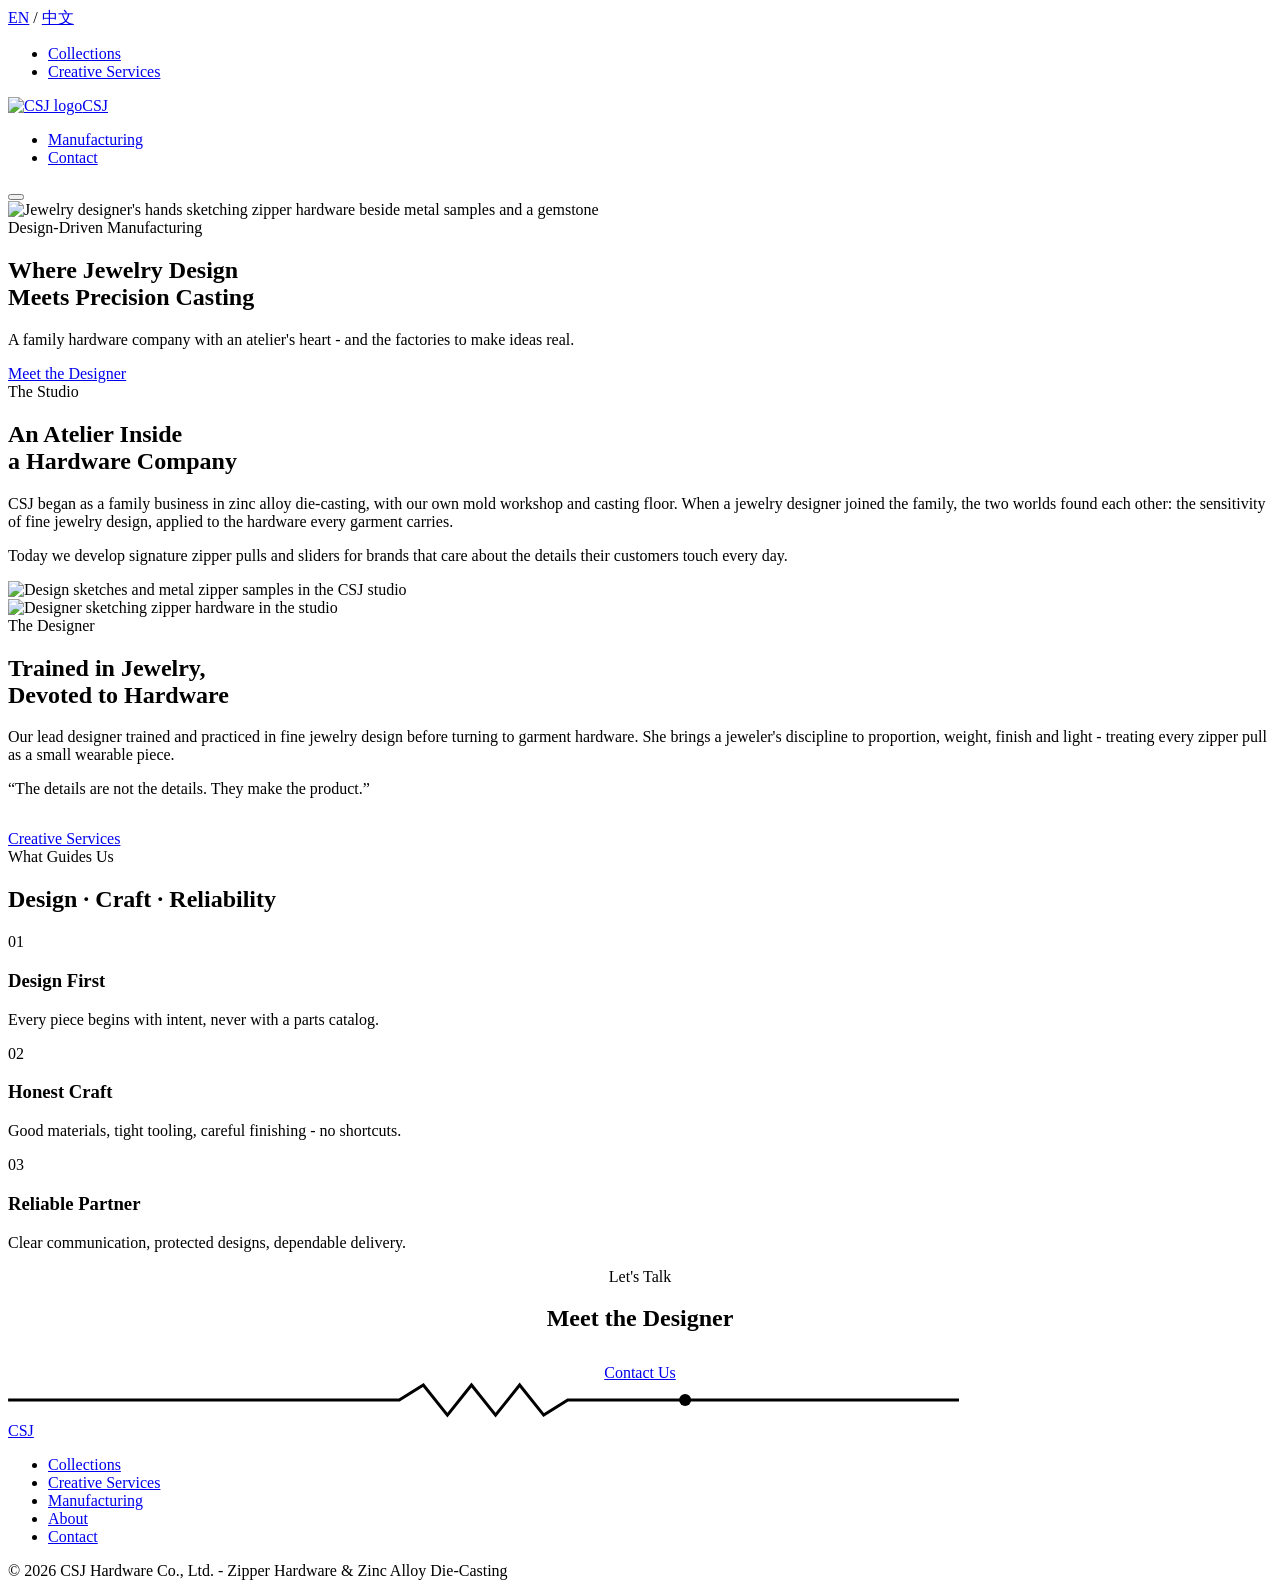
==== about.html @ cc25ba3f "Add files via upload" ====
<!DOCTYPE html>
<html lang="en">
<head>
  <meta charset="UTF-8">
  <meta name="viewport" content="width=device-width, initial-scale=1.0">
  <title>About - CSJ | Where Jewelry Design Meets Precision Casting</title>
  <meta name="description" content="CSJ is a design-driven zipper hardware manufacturer led by a jewelry-trained designer, backed by its own mold workshop and zinc alloy die-casting factory in China.">
  <link rel="icon" type="image/png" href="images/logo.png">
  <link rel="preconnect" href="https://fonts.googleapis.com">
  <link rel="preconnect" href="https://fonts.gstatic.com" crossorigin>
  <link href="https://fonts.googleapis.com/css2?family=Cormorant+Garamond:ital,wght@0,400;1,400&family=Jost:wght@200;300;400;500;600&display=swap" rel="stylesheet">
  <link rel="stylesheet" href="css/style.css">
</head>
<body data-page="about">

  <header class="site-header">
    <div class="utility-bar">
      <div class="container utility-bar__inner">
        <div class="lang-switch" role="group" aria-label="Language">
          <a href="#" data-lang="en">EN</a>
          <span class="lang-switch__sep" aria-hidden="true">/</span>
          <a href="#" data-lang="zh">中文</a>
        </div>
      </div>
    </div>
    <div class="container site-header__inner">
      <nav aria-label="Primary">
        <ul class="site-nav site-nav--left site-nav--mobile-target">
          <li><a href="collections.html" data-i18n="nav.collections">Collections</a></li>
          <li><a href="creative-services.html" data-i18n="nav.creative">Creative Services</a></li>
        </ul>
      </nav>
      <a href="index.html" class="brand" aria-label="CSJ home"><img src="images/logo.png" alt="CSJ logo" class="brand__logo">CSJ</a>
      <nav aria-label="Secondary">
          <ul class="site-nav site-nav--right">
            <li><a href="manufacturing.html" data-i18n="nav.manufacturing">Manufacturing</a></li>
            <li><a href="contact.html" data-i18n="nav.contact">Contact</a></li>
          </ul>
      </nav>
      <button class="nav-toggle" aria-label="Toggle menu" aria-expanded="false">
        <span></span><span></span><span></span>
      </button>
    </div>
  </header>

  <main>
    <!-- Hero -->
    <section class="hero">
      <img class="hero__image" src="images/hero-about.jpg" alt="Jewelry designer's hands sketching zipper hardware beside metal samples and a gemstone">
      <div class="hero__content">
        <span class="eyebrow" data-i18n="abt.hero.eyebrow">Design-Driven Manufacturing</span>
        <h1 class="display display--xl" data-i18n="abt.hero.title">Where Jewelry Design<br>Meets Precision Casting</h1>
        <p data-i18n="abt.hero.sub">A family hardware company with an atelier's heart - and the factories to make ideas real.</p>
        <a href="#designer" class="btn" data-i18n="ui.meetDesigner">Meet the Designer</a>
      </div>
    </section>

    <!-- Story split -->
    <section class="section">
      <div class="container split">
        <div class="split__content reveal">
          <span class="eyebrow" data-i18n="abt.studio.eyebrow">The Studio</span>
          <h2 class="display" data-i18n="abt.studio.title">An Atelier Inside<br>a Hardware Company</h2>
          <p class="body-text" data-i18n="abt.studio.text1">CSJ began as a family business in zinc alloy die-casting, with our own mold workshop and casting floor. When a jewelry designer joined the family, the two worlds found each other: the sensitivity of fine jewelry design, applied to the hardware every garment carries.</p>
          <p class="body-text" data-i18n="abt.studio.text2">Today we develop signature zipper pulls and sliders for brands that care about the details their customers touch every day.</p>
        </div>
        <div class="split__image reveal">
          <img src="images/hero-creative.jpg" alt="Design sketches and metal zipper samples in the CSJ studio" loading="lazy">
        </div>
      </div>
    </section>

    <!-- Designer profile -->
    <section class="section section--soft" id="designer">
      <div class="container split">
        <div class="split__image reveal">
          <img src="images/hero-about.jpg" alt="Designer sketching zipper hardware in the studio" loading="lazy">
        </div>
        <div class="split__content reveal">
          <span class="eyebrow" data-i18n="abt.des.eyebrow">The Designer</span>
          <h2 class="display" data-i18n="abt.des.title">Trained in Jewelry,<br>Devoted to Hardware</h2>
          <p class="body-text" data-i18n="abt.des.text">Our lead designer trained and practiced in fine jewelry design before turning to garment hardware. She brings a jeweler's discipline to proportion, weight, finish and light - treating every zipper pull as a small wearable piece.</p>
          <p class="serif-quote" style="margin-bottom:2rem;" data-i18n="abt.des.quote">&ldquo;The details are not the details. They make the product.&rdquo;</p>
          <a href="creative-services.html" class="btn" data-i18n="nav.creative">Creative Services</a>
        </div>
      </div>
    </section>

    <!-- Values -->
    <section class="section">
      <div class="container">
        <div class="section-head reveal">
          <span class="eyebrow" data-i18n="abt.values.eyebrow">What Guides Us</span>
          <h2 class="display" data-i18n="abt.values.title">Design &middot; Craft &middot; Reliability</h2>
          <div class="rule"></div>
        </div>
        <div class="values">
          <div class="value reveal">
            <span class="value__number">01</span>
            <h3 data-i18n="abt.v1.title">Design First</h3>
            <p data-i18n="abt.v1.text">Every piece begins with intent, never with a parts catalog.</p>
          </div>
          <div class="value reveal">
            <span class="value__number">02</span>
            <h3 data-i18n="abt.v2.title">Honest Craft</h3>
            <p data-i18n="abt.v2.text">Good materials, tight tooling, careful finishing - no shortcuts.</p>
          </div>
          <div class="value reveal">
            <span class="value__number">03</span>
            <h3 data-i18n="abt.v3.title">Reliable Partner</h3>
            <p data-i18n="abt.v3.text">Clear communication, protected designs, dependable delivery.</p>
          </div>
        </div>
      </div>
    </section>

    <!-- CTA -->
    <section class="section" style="text-align:center;">
      <div class="container reveal">
        <span class="eyebrow" data-i18n="abt.cta.eyebrow">Let's Talk</span>
        <h2 class="display display--xl" style="margin:1.2rem 0 2rem;" data-i18n="ui.meetDesigner">Meet the Designer</h2>
        <a href="contact.html" class="btn btn--accent" data-i18n="ui.contactUs">Contact Us</a>
      </div>
    </section>
  </main>

  <footer class="site-footer">
    <div class="container">
      <svg class="zipper-line" viewBox="0 0 420 12" xmlns="http://www.w3.org/2000/svg" aria-hidden="true">
        <path d="M0 6 h130 l8 -5 l8 10 l8 -10 l8 10 l8 -10 l8 10 l8 -5 h130" fill="none" stroke="currentColor" stroke-width="1"/>
        <circle cx="225" cy="6" r="2" fill="currentColor"/>
      </svg>
      <a href="index.html" class="brand">CSJ</a>
      <ul class="site-footer__nav">
        <li><a href="collections.html" data-i18n="nav.collections">Collections</a></li>
        <li><a href="creative-services.html" data-i18n="nav.creative">Creative Services</a></li>
        <li><a href="manufacturing.html" data-i18n="nav.manufacturing">Manufacturing</a></li>
        <li><a href="about.html">About</a></li>
        <li><a href="contact.html" data-i18n="nav.contact">Contact</a></li>
      </ul>
      <p class="site-footer__meta" data-i18n="footer.meta">&copy; 2026 CSJ Hardware Co., Ltd. - Zipper Hardware &amp; Zinc Alloy Die-Casting</p>
    </div>
  </footer>

  <script src="js/i18n.js"></script>
  <script src="js/main.js"></script>
</body>
</html>
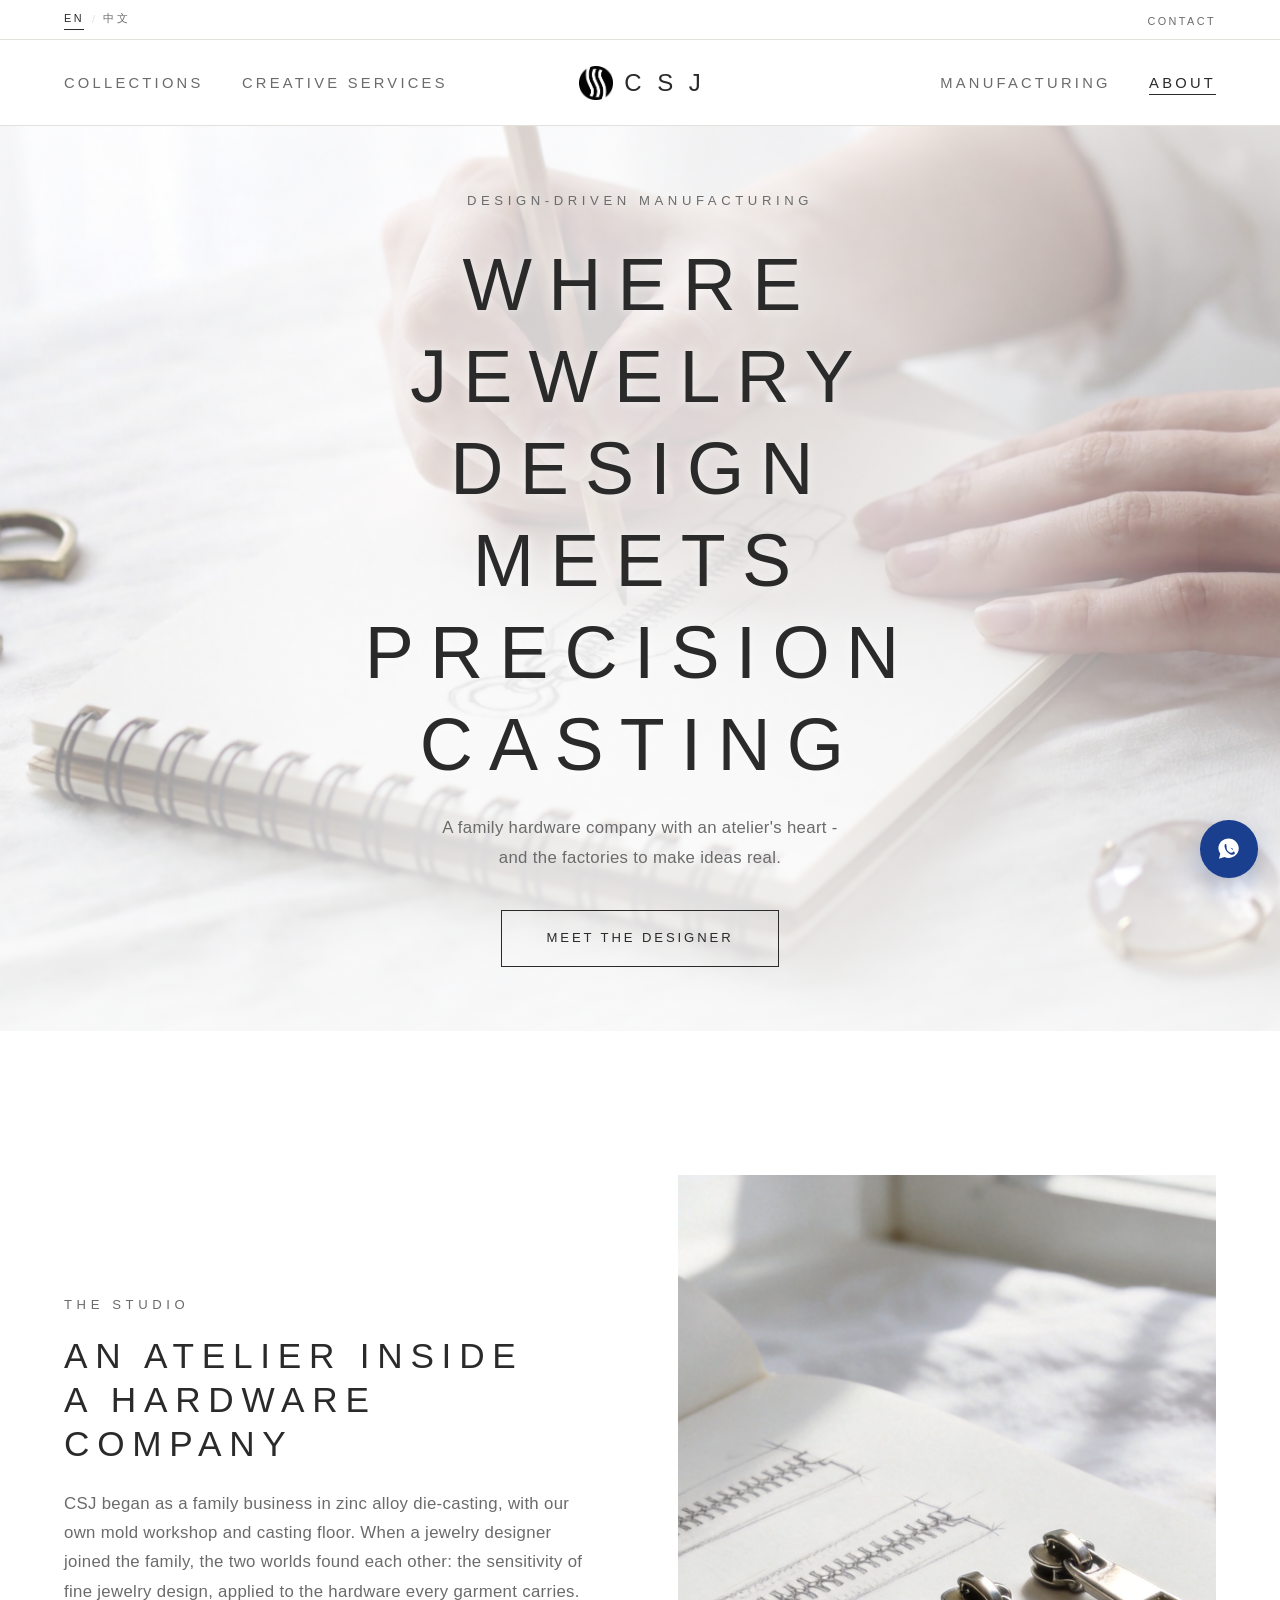
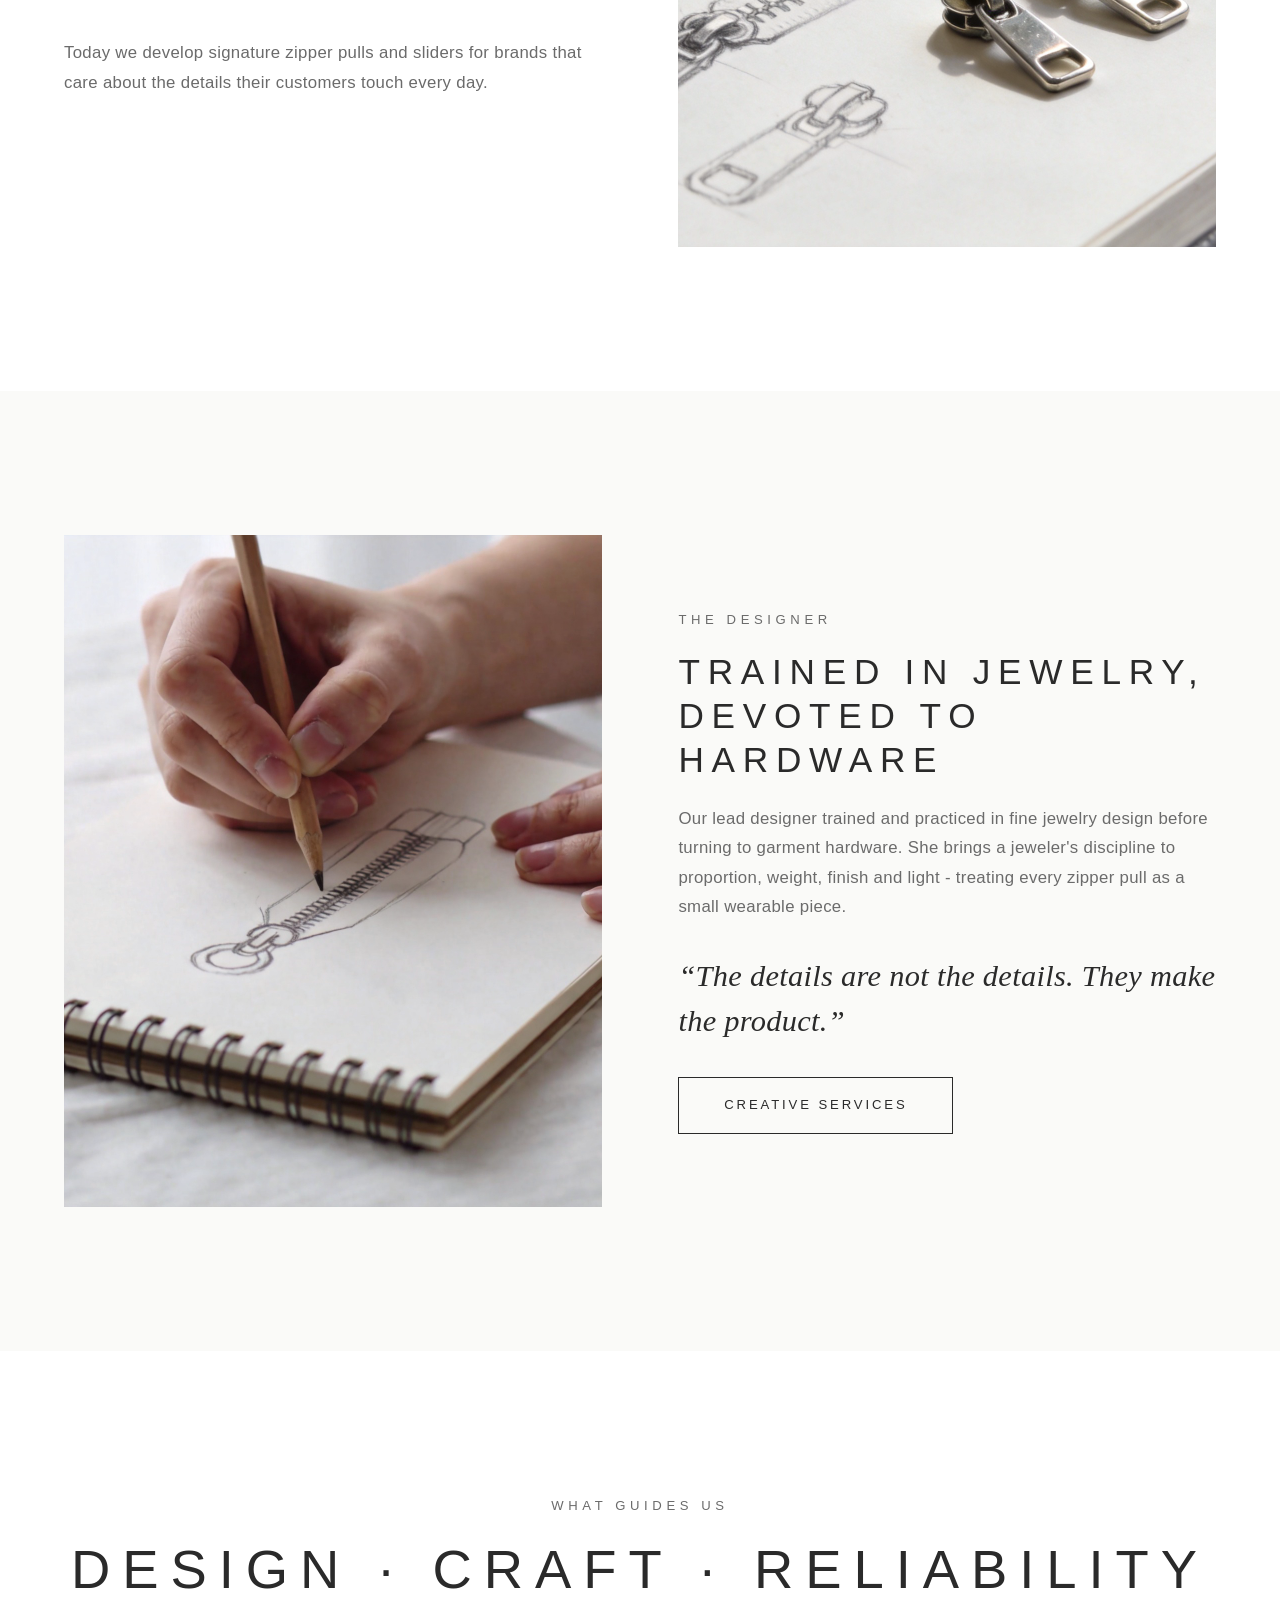
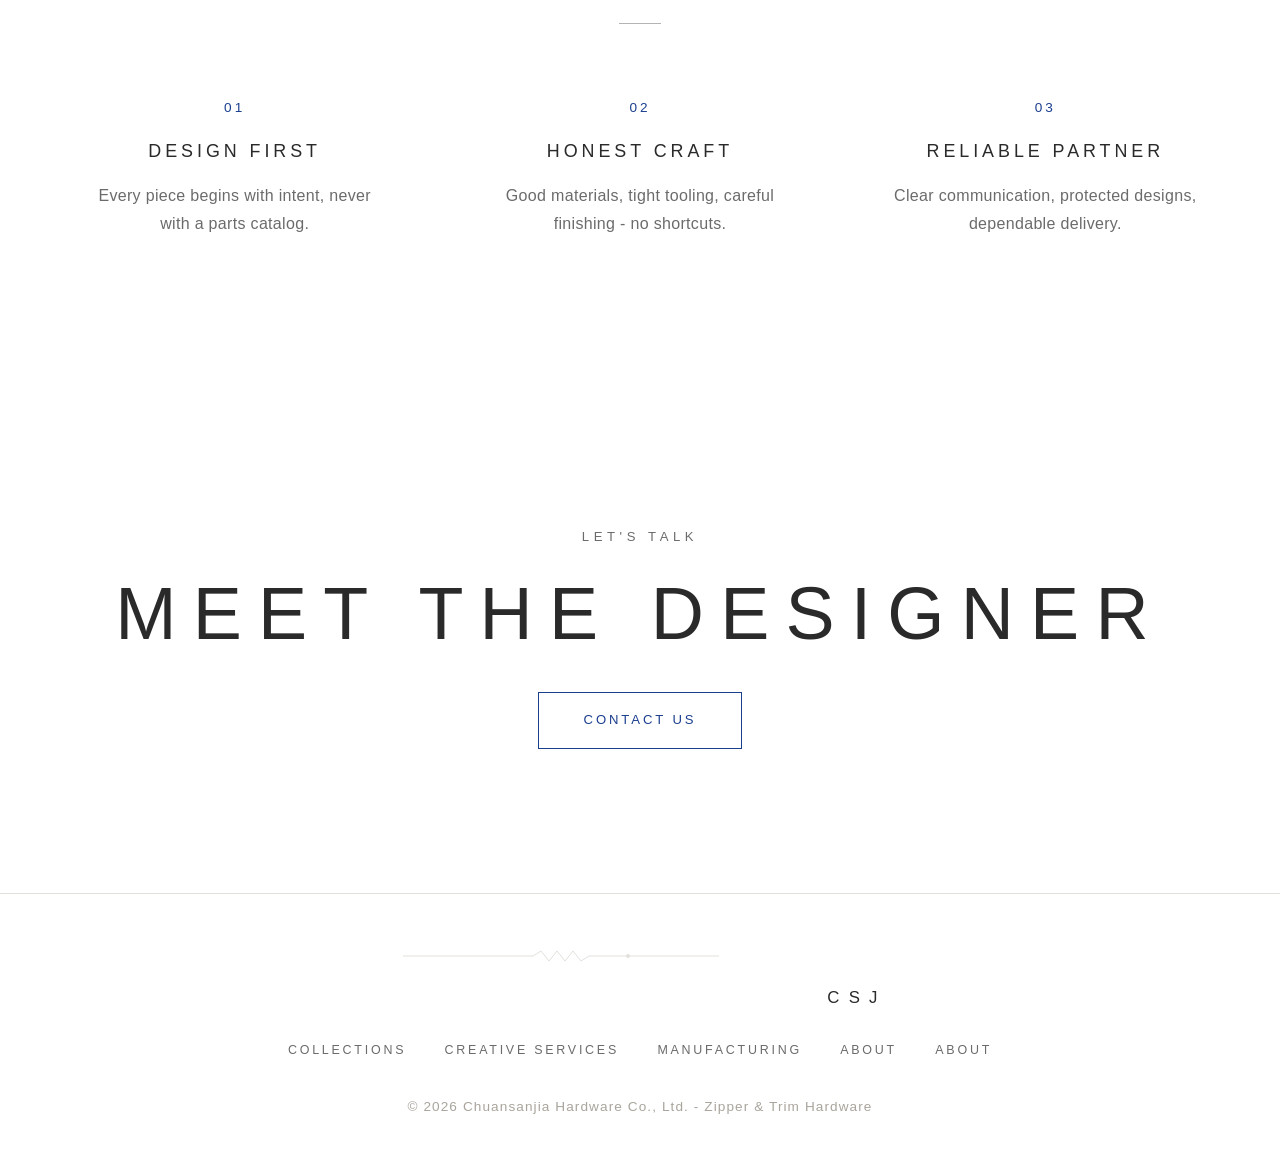
==== commit 1f0f4641: "更新官网至最新版：全站文字修改、新增WhatsApp直聊悬浮窗、在线询盘表单 - 全站文案更新（首页/产品系列/制造页/联系页） - 新增悬浮咨询窗（WhatsApp直聊 + 邮件询盘） - 新增产品" ====
--- a/about.html
+++ b/about.html
@@ -21,6 +21,9 @@
           <span class="lang-switch__sep" aria-hidden="true">/</span>
           <a href="#" data-lang="zh">中文</a>
         </div>
+        <div class="utility-contact">
+          <a href="contact.html" data-i18n="nav.contact">Contact</a>
+        </div>
       </div>
     </div>
     <div class="container site-header__inner">
@@ -34,7 +37,7 @@
       <nav aria-label="Secondary">
           <ul class="site-nav site-nav--right">
             <li><a href="manufacturing.html" data-i18n="nav.manufacturing">Manufacturing</a></li>
-            <li><a href="contact.html" data-i18n="nav.contact">Contact</a></li>
+            <li><a href="about.html" class="is-active" data-i18n="nav.about">About</a></li>
           </ul>
       </nav>
       <button class="nav-toggle" aria-label="Toggle menu" aria-expanded="false">
@@ -135,14 +138,15 @@
         <li><a href="collections.html" data-i18n="nav.collections">Collections</a></li>
         <li><a href="creative-services.html" data-i18n="nav.creative">Creative Services</a></li>
         <li><a href="manufacturing.html" data-i18n="nav.manufacturing">Manufacturing</a></li>
-        <li><a href="about.html">About</a></li>
-        <li><a href="contact.html" data-i18n="nav.contact">Contact</a></li>
+        <li><a href="about.html" data-i18n="nav.about">About</a></li>
+        <li><a href="about.html" class="is-active" data-i18n="nav.about">About</a></li>
       </ul>
-      <p class="site-footer__meta" data-i18n="footer.meta">&copy; 2026 CSJ Hardware Co., Ltd. - Zipper Hardware &amp; Zinc Alloy Die-Casting</p>
+      <p class="site-footer__meta" data-i18n="footer.meta">&copy; 2026 Chuansanjia Hardware Co., Ltd. - Zipper &amp; Trim Hardware</p>
     </div>
   </footer>
 
   <script src="js/i18n.js"></script>
   <script src="js/main.js"></script>
+  <script src="js/chat-widget.js"></script>
 </body>
 </html>
--- a/css/style.css
+++ b/css/style.css
@@ -0,0 +1,1284 @@
+/* ============================================================
+   CSJ - Chuan San Jia Hardware | Zipper Hardware Atelier
+   Visual language: Andrea Schnabl minimalism x Talon structure
+   ============================================================ */
+
+:root {
+  --color-bg: #ffffff;
+  --color-bg-soft: #fafaf8;
+  --color-ink: #2a2a2a;
+  --color-ink-soft: #6b6b6b;
+  --color-line: #e3e1dc;
+  --color-accent: #1b3f8f;
+  --color-accent-soft: rgba(27, 63, 143, 0.08);
+
+  --font-sans: "Jost", "Helvetica Neue", sans-serif;
+  --font-serif: "Cormorant Garamond", Georgia, serif;
+
+  --tracking-wide: 0.35em;
+  --tracking-mid: 0.22em;
+  --tracking-body: 0.02em;
+
+  --space-section: clamp(5rem, 12vw, 9rem);
+  --space-block: clamp(2.5rem, 6vw, 4.5rem);
+
+  --content-width: 1200px;
+  --transition: 0.35s cubic-bezier(0.25, 0.46, 0.45, 0.94);
+}
+
+* {
+  margin: 0;
+  padding: 0;
+  box-sizing: border-box;
+}
+
+html {
+  scroll-behavior: smooth;
+}
+
+body {
+  background: var(--color-bg);
+  color: var(--color-ink);
+  font-family: var(--font-sans);
+  font-weight: 300;
+  font-size: 1rem;
+  line-height: 1.75;
+  letter-spacing: var(--tracking-body);
+  -webkit-font-smoothing: antialiased;
+  overflow-x: hidden;
+}
+
+img {
+  display: block;
+  max-width: 100%;
+  height: auto;
+}
+
+a {
+  color: inherit;
+  text-decoration: none;
+  transition: color var(--transition);
+}
+
+::selection {
+  background: var(--color-accent);
+  color: #fff;
+}
+
+/* ---------- Layout helpers ---------- */
+
+.container {
+  width: min(var(--content-width), 90%);
+  margin: 0 auto;
+}
+
+.section {
+  padding: var(--space-section) 0;
+}
+
+.section--soft {
+  background: var(--color-bg-soft);
+}
+
+/* ---------- Typography ---------- */
+
+.eyebrow {
+  font-size: 0.82rem;
+  text-transform: uppercase;
+  letter-spacing: var(--tracking-wide);
+  color: var(--color-ink-soft);
+  display: block;
+}
+
+.display {
+  font-weight: 200;
+  text-transform: uppercase;
+  letter-spacing: var(--tracking-mid);
+  line-height: 1.25;
+  font-size: clamp(1.9rem, 5vw, 3.4rem);
+}
+
+.display--xl {
+  font-size: clamp(2.4rem, 6.5vw, 4.6rem);
+}
+
+.serif-quote {
+  font-family: var(--font-serif);
+  font-style: italic;
+  font-weight: 400;
+  font-size: clamp(1.35rem, 2.6vw, 1.9rem);
+  line-height: 1.5;
+  color: var(--color-ink);
+  letter-spacing: 0.01em;
+}
+
+.body-text {
+  max-width: 62ch;
+  color: var(--color-ink-soft);
+  font-size: 1.05rem;
+}
+
+.section-head {
+  text-align: center;
+  margin-bottom: var(--space-block);
+}
+
+.section-head .eyebrow {
+  margin-bottom: 1.1rem;
+}
+
+.section-head .display {
+  margin-bottom: 1.2rem;
+}
+
+.rule {
+  width: 42px;
+  height: 1px;
+  background: var(--color-ink);
+  opacity: 0.35;
+  margin: 0 auto;
+}
+
+/* ---------- Buttons ---------- */
+
+.btn {
+  display: inline-block;
+  padding: 1rem 2.8rem;
+  border: 1px solid var(--color-ink);
+  font-family: var(--font-sans);
+  font-size: 0.82rem;
+  font-weight: 400;
+  text-transform: uppercase;
+  letter-spacing: var(--tracking-mid);
+  color: var(--color-ink);
+  background: transparent;
+  cursor: pointer;
+  transition: all var(--transition);
+}
+
+.btn:hover,
+.btn:focus-visible {
+  border-color: var(--color-accent);
+  color: var(--color-accent);
+  outline: none;
+}
+
+.btn--accent {
+  border-color: var(--color-accent);
+  color: var(--color-accent);
+}
+
+.btn--accent:hover,
+.btn--accent:focus-visible {
+  background: var(--color-accent);
+  color: #fff;
+}
+
+/* ---------- Navigation ---------- */
+
+.site-header {
+  position: sticky;
+  top: 0;
+  z-index: 100;
+  background: rgba(255, 255, 255, 0.92);
+  backdrop-filter: blur(12px);
+  border-bottom: 1px solid var(--color-line);
+}
+
+/* ---------- Utility bar (language) ---------- */
+
+.utility-bar {
+  border-bottom: 1px solid var(--color-line);
+}
+
+.utility-bar__inner {
+  display: flex;
+  align-items: center;
+  justify-content: space-between;
+  padding: 0.35rem 0;
+}
+
+.utility-contact a {
+  font-size: 0.68rem;
+  text-transform: uppercase;
+  letter-spacing: var(--tracking-mid);
+  color: var(--color-ink-soft);
+  padding-bottom: 1px;
+  border-bottom: 1px solid transparent;
+  transition: color var(--transition), border-color var(--transition);
+}
+
+.utility-contact a:hover {
+  color: var(--color-ink);
+}
+
+.utility-contact a.is-active {
+  color: var(--color-ink);
+  border-bottom-color: var(--color-ink);
+}
+
+.site-header__inner {
+  display: grid;
+  grid-template-columns: 1fr auto 1fr;
+  align-items: center;
+  padding: 1.35rem 0;
+}
+
+.site-nav {
+  display: flex;
+  gap: 2.4rem;
+  list-style: none;
+}
+
+.site-nav--left {
+  justify-content: flex-start;
+}
+
+.site-nav--right {
+  justify-content: flex-end;
+}
+
+.site-nav a {
+  font-size: 0.92rem;
+  font-weight: 500;
+  text-transform: uppercase;
+  letter-spacing: var(--tracking-mid);
+  color: var(--color-ink-soft);
+  padding-bottom: 3px;
+  border-bottom: 1px solid transparent;
+}
+
+.site-nav a:hover {
+  color: var(--color-ink);
+}
+
+.site-nav a.is-active {
+  color: var(--color-ink);
+  border-bottom-color: var(--color-ink);
+}
+
+/* ---------- Language switch ---------- */
+
+.lang-switch {
+  display: flex;
+  align-items: center;
+  gap: 0.5rem;
+  white-space: nowrap;
+}
+
+.lang-switch a {
+  font-size: 0.68rem;
+  text-transform: uppercase;
+  letter-spacing: var(--tracking-mid);
+  color: var(--color-ink-soft);
+  padding-bottom: 1px;
+  border-bottom: 1px solid transparent;
+}
+
+.lang-switch a:hover {
+  color: var(--color-ink);
+}
+
+.lang-switch a.is-active {
+  color: var(--color-ink);
+  border-bottom-color: var(--color-ink);
+}
+
+.lang-switch__sep {
+  color: var(--color-line);
+  font-size: 0.68rem;
+}
+
+.brand {
+  display: inline-flex;
+  align-items: center;
+  gap: 0.7rem;
+  font-size: 1.5rem;
+  font-weight: 200;
+  text-transform: uppercase;
+  letter-spacing: 0.65em;
+  margin-right: -0.65em; /* optically recenter */
+  color: var(--color-ink);
+  white-space: nowrap;
+}
+
+.brand__logo {
+  width: 34px;
+  height: 34px;
+  object-fit: contain;
+  flex: none;
+}
+
+.brand:hover {
+  color: var(--color-accent);
+}
+
+/* mobile nav */
+.nav-toggle {
+  display: none;
+  background: none;
+  border: none;
+  cursor: pointer;
+  padding: 8px;
+}
+
+.nav-toggle span {
+  display: block;
+  width: 22px;
+  height: 1px;
+  background: var(--color-ink);
+  margin: 5px 0;
+  transition: var(--transition);
+}
+
+@media (max-width: 860px) {
+  .site-header__inner {
+    grid-template-columns: auto 1fr auto;
+    padding: 1rem 0;
+  }
+
+  .brand {
+    font-size: 1.15rem;
+    letter-spacing: 0.5em;
+    margin-right: -0.5em;
+  }
+
+  .brand__logo {
+    width: 28px;
+    height: 28px;
+  }
+
+  .nav-toggle {
+    display: block;
+    order: 3;
+    justify-self: end;
+  }
+
+  .site-nav {
+    display: none;
+  }
+
+  .site-nav.is-open {
+    display: flex;
+    flex-direction: column;
+    gap: 1.1rem;
+    position: absolute;
+    top: 100%;
+    left: 0;
+    right: 0;
+    background: #fff;
+    border-bottom: 1px solid var(--color-line);
+    padding: 1.6rem 8%;
+  }
+
+}
+
+/* ---------- Hero ---------- */
+
+.hero {
+  position: relative;
+  min-height: 88vh;
+  display: flex;
+  align-items: center;
+  justify-content: center;
+  text-align: center;
+  overflow: hidden;
+}
+
+.hero__image {
+  position: absolute;
+  inset: 0;
+  width: 100%;
+  height: 100%;
+  object-fit: cover;
+}
+
+.hero::after {
+  content: "";
+  position: absolute;
+  inset: 0;
+  background: linear-gradient(
+    to bottom,
+    rgba(255, 255, 255, 0.72) 0%,
+    rgba(255, 255, 255, 0.3) 45%,
+    rgba(255, 255, 255, 0.85) 100%
+  );
+}
+
+/* soft white glow behind hero text for readability */
+.hero__content::before {
+  content: "";
+  position: absolute;
+  inset: -8% -12%;
+  background: radial-gradient(
+    ellipse at center,
+    rgba(255, 255, 255, 0.82) 0%,
+    rgba(255, 255, 255, 0.55) 45%,
+    rgba(255, 255, 255, 0) 72%
+  );
+  z-index: -1;
+  pointer-events: none;
+}
+
+.hero__content {
+  position: relative;
+  z-index: 2;
+  padding: 4rem 8%;
+  max-width: 900px;
+}
+
+.hero__content .eyebrow,
+.hero__content .display,
+.hero__content p {
+  text-shadow: 0 1px 12px rgba(255, 255, 255, 0.65);
+}
+
+.hero__content .eyebrow {
+  margin-bottom: 1.6rem;
+}
+
+.hero__content .display {
+  margin-bottom: 1.4rem;
+}
+
+.hero__content p {
+  color: var(--color-ink-soft);
+  font-size: 1.05rem;
+  max-width: 46ch;
+  margin: 0 auto 2.4rem;
+}
+
+/* ---------- Cards / grids ---------- */
+
+.grid-3 {
+  display: grid;
+  grid-template-columns: repeat(3, 1fr);
+  gap: clamp(1.5rem, 4vw, 3rem);
+}
+
+@media (max-width: 860px) {
+  .grid-3 {
+    grid-template-columns: 1fr;
+  }
+}
+
+.card {
+  text-align: center;
+}
+
+.card__image {
+  aspect-ratio: 4 / 3;
+  overflow: hidden;
+  background: var(--color-bg-soft);
+  margin-bottom: 1.6rem;
+}
+
+.card__image img {
+  width: 100%;
+  height: 100%;
+  object-fit: cover;
+  transition: transform 0.8s cubic-bezier(0.22, 1, 0.36, 1);
+}
+
+.card:hover .card__image img {
+  transform: scale(1.04);
+}
+
+.card__image--placeholder {
+  aspect-ratio: 4 / 3;
+  background: linear-gradient(135deg, #f4f2ee 0%, #e9e6e0 100%);
+  display: flex;
+  align-items: center;
+  justify-content: center;
+  margin-bottom: 1.6rem;
+}
+
+.card__image--placeholder span {
+  font-size: 0.76rem;
+  text-transform: uppercase;
+  letter-spacing: var(--tracking-mid);
+  color: #a9a49c;
+}
+
+.card h3 {
+  font-weight: 300;
+  text-transform: uppercase;
+  letter-spacing: var(--tracking-mid);
+  font-size: 0.98rem;
+  margin-bottom: 0.7rem;
+}
+
+.card p {
+  font-size: 1rem;
+  color: var(--color-ink-soft);
+}
+
+.card__link {
+  display: inline-block;
+  margin-top: 1rem;
+  font-size: 0.78rem;
+  text-transform: uppercase;
+  letter-spacing: var(--tracking-mid);
+  color: var(--color-ink);
+  border-bottom: 1px solid var(--color-ink);
+  padding-bottom: 2px;
+}
+
+.card__link:hover {
+  color: var(--color-accent);
+  border-bottom-color: var(--color-accent);
+}
+
+/* ---------- Numbered steps (creative process) ---------- */
+
+.steps {
+  display: grid;
+  grid-template-columns: repeat(5, 1fr);
+  gap: 2rem;
+  counter-reset: step;
+}
+
+@media (max-width: 1000px) {
+  .steps {
+    grid-template-columns: repeat(2, 1fr);
+  }
+}
+
+@media (max-width: 600px) {
+  .steps {
+    grid-template-columns: 1fr;
+  }
+}
+
+.step {
+  border-top: 1px solid var(--color-line);
+  padding-top: 1.6rem;
+}
+
+.step__image {
+  aspect-ratio: 1 / 1;
+  overflow: hidden;
+  background: var(--color-bg-soft);
+  margin-bottom: 1.4rem;
+}
+
+.step__image img {
+  width: 100%;
+  height: 100%;
+  object-fit: cover;
+  transition: transform 0.8s cubic-bezier(0.22, 1, 0.36, 1);
+}
+
+.step:hover .step__image img {
+  transform: scale(1.04);
+}
+
+.step__number {
+  font-size: 0.85rem;
+  letter-spacing: var(--tracking-mid);
+  color: var(--color-accent);
+  display: block;
+  margin-bottom: 0.9rem;
+}
+
+.step h3 {
+  font-weight: 300;
+  text-transform: uppercase;
+  font-size: 0.95rem;
+  letter-spacing: var(--tracking-mid);
+  margin-bottom: 0.8rem;
+  line-height: 1.5;
+}
+
+.step p {
+  font-size: 0.98rem;
+  color: var(--color-ink-soft);
+}
+
+/* ---------- Values row ---------- */
+
+.values {
+  display: grid;
+  grid-template-columns: repeat(3, 1fr);
+  gap: clamp(2rem, 5vw, 4rem);
+  text-align: center;
+}
+
+@media (max-width: 860px) {
+  .values {
+    grid-template-columns: 1fr;
+    gap: 2.5rem;
+  }
+}
+
+.value__number {
+  font-size: 0.85rem;
+  letter-spacing: var(--tracking-mid);
+  color: var(--color-accent);
+  display: block;
+  margin-bottom: 1rem;
+}
+
+.value h3 {
+  font-weight: 200;
+  text-transform: uppercase;
+  letter-spacing: var(--tracking-mid);
+  font-size: 1.12rem;
+  margin-bottom: 0.9rem;
+}
+
+.value p {
+  font-size: 1rem;
+  color: var(--color-ink-soft);
+  max-width: 34ch;
+  margin: 0 auto;
+}
+
+/* ---------- Trust row (commitment) ---------- */
+
+.trust {
+  display: grid;
+  grid-template-columns: repeat(4, 1fr);
+  gap: clamp(2rem, 4vw, 3rem);
+  text-align: center;
+}
+
+@media (max-width: 860px) {
+  .trust {
+    grid-template-columns: 1fr 1fr;
+  }
+}
+
+@media (max-width: 560px) {
+  .trust {
+    grid-template-columns: 1fr;
+  }
+}
+
+/* ---------- Split feature (image + text) ---------- */
+
+.split {
+  display: grid;
+  grid-template-columns: 1fr 1fr;
+  gap: clamp(2.5rem, 6vw, 5rem);
+  align-items: center;
+}
+
+@media (max-width: 860px) {
+  .split {
+    grid-template-columns: 1fr;
+  }
+}
+
+.split__image {
+  aspect-ratio: 4 / 5;
+  overflow: hidden;
+  background: var(--color-bg-soft);
+}
+
+.split__image img {
+  width: 100%;
+  height: 100%;
+  object-fit: cover;
+}
+
+.split__content .eyebrow {
+  margin-bottom: 1.1rem;
+}
+
+.split__content .display {
+  font-size: clamp(1.5rem, 3.4vw, 2.2rem);
+  margin-bottom: 1.4rem;
+}
+
+.split__content .body-text {
+  margin-bottom: 2rem;
+}
+
+/* ---------- Stats ---------- */
+
+.stats {
+  display: grid;
+  grid-template-columns: repeat(4, 1fr);
+  gap: 2rem;
+  text-align: center;
+  border-top: 1px solid var(--color-line);
+  border-bottom: 1px solid var(--color-line);
+  padding: 3rem 0;
+}
+
+@media (max-width: 860px) {
+  .stats {
+    grid-template-columns: repeat(2, 1fr);
+  }
+}
+
+.stat__value {
+  font-weight: 200;
+  font-size: clamp(1.7rem, 3.5vw, 2.5rem);
+  letter-spacing: var(--tracking-body);
+  display: block;
+  margin-bottom: 0.6rem;
+}
+
+.stat__label {
+  font-size: 0.78rem;
+  text-transform: uppercase;
+  letter-spacing: var(--tracking-mid);
+  color: var(--color-ink-soft);
+}
+
+/* ---------- Certifications ---------- */
+
+.certs {
+  display: flex;
+  flex-wrap: wrap;
+  justify-content: center;
+  gap: 1.2rem 3rem;
+  list-style: none;
+}
+
+.certs li {
+  border: 1px solid var(--color-line);
+  padding: 0.85rem 2rem;
+  font-size: 0.8rem;
+  text-transform: uppercase;
+  letter-spacing: var(--tracking-mid);
+  color: var(--color-ink-soft);
+}
+
+/* ---------- Product grid ---------- */
+
+.product-grid {
+  display: grid;
+  grid-template-columns: repeat(3, 1fr);
+  gap: clamp(2rem, 4vw, 3.2rem);
+}
+
+@media (max-width: 1000px) {
+  .product-grid {
+    grid-template-columns: repeat(2, 1fr);
+  }
+}
+
+@media (max-width: 620px) {
+  .product-grid {
+    grid-template-columns: 1fr;
+  }
+}
+
+.product {
+  text-align: center;
+}
+
+.product__image {
+  aspect-ratio: 1 / 1;
+  background: linear-gradient(135deg, #f5f3ef 0%, #ebe8e2 100%);
+  display: flex;
+  align-items: center;
+  justify-content: center;
+  margin-bottom: 1.3rem;
+  position: relative;
+  overflow: hidden;
+}
+
+.product__image img {
+  width: 100%;
+  height: 100%;
+  object-fit: cover;
+  transition: transform 0.8s cubic-bezier(0.22, 1, 0.36, 1);
+}
+
+.product:hover .product__image img {
+  transform: scale(1.05);
+}
+
+.product__image span {
+  font-size: 0.76rem;
+  text-transform: uppercase;
+  letter-spacing: var(--tracking-mid);
+  color: #a9a49c;
+}
+
+.product h3 {
+  font-weight: 300;
+  text-transform: uppercase;
+  font-size: 0.95rem;
+  letter-spacing: var(--tracking-mid);
+  margin-bottom: 0.5rem;
+}
+
+.product p {
+  font-size: 0.95rem;
+  color: var(--color-ink-soft);
+}
+
+/* ---------- Form ---------- */
+
+.form-grid {
+  display: grid;
+  grid-template-columns: 1fr 1fr;
+  gap: 2rem;
+  align-items: start;
+}
+
+@media (max-width: 860px) {
+  .form-grid {
+    grid-template-columns: 1fr;
+  }
+}
+
+.field {
+  margin-bottom: 1.7rem;
+}
+
+.field label {
+  display: block;
+  font-size: 0.78rem;
+  text-transform: uppercase;
+  letter-spacing: var(--tracking-mid);
+  color: var(--color-ink-soft);
+  margin-bottom: 0.55rem;
+}
+
+.field input,
+.field select,
+.field textarea {
+  width: 100%;
+  border: none;
+  border-bottom: 1px solid var(--color-line);
+  background: transparent;
+  padding: 0.55rem 0;
+  font-family: var(--font-sans);
+  font-weight: 300;
+  font-size: 0.95rem;
+  color: var(--color-ink);
+  transition: border-color var(--transition);
+  border-radius: 0;
+  appearance: none;
+}
+
+.field select {
+  cursor: pointer;
+  background-image: url("data:image/svg+xml,%3Csvg xmlns='http://www.w3.org/2000/svg' width='10' height='6'%3E%3Cpath d='M0 0l5 6 5-6z' fill='%236b6b6b'/%3E%3C/svg%3E");
+  background-repeat: no-repeat;
+  background-position: right center;
+}
+
+.field textarea {
+  resize: vertical;
+  min-height: 110px;
+}
+
+.field input:focus,
+.field select:focus,
+.field textarea:focus {
+  outline: none;
+  border-bottom-color: var(--color-accent);
+}
+
+.field--full {
+  grid-column: 1 / -1;
+}
+
+.contact-info h3 {
+  font-weight: 300;
+  text-transform: uppercase;
+  font-size: 0.92rem;
+  letter-spacing: var(--tracking-mid);
+  margin-bottom: 0.9rem;
+}
+
+.contact-info__block {
+  margin-bottom: 2.4rem;
+}
+
+.contact-info__block p {
+  font-size: 1.02rem;
+  color: var(--color-ink-soft);
+}
+
+.contact-info__block a {
+  border-bottom: 1px solid var(--color-line);
+}
+
+.contact-info__block a:hover {
+  color: var(--color-accent);
+  border-bottom-color: var(--color-accent);
+}
+
+.form-status {
+  font-size: 0.95rem;
+  color: var(--color-accent);
+  margin-top: 1rem;
+  min-height: 1.2em;
+}
+
+/* ---------- Footer ---------- */
+
+.site-footer {
+  border-top: 1px solid var(--color-line);
+  padding: 3.5rem 0 2.5rem;
+  text-align: center;
+}
+
+.zipper-line {
+  width: 100%;
+  max-width: 420px;
+  margin: 0 auto 2.6rem;
+  color: var(--color-line);
+}
+
+.site-footer .brand {
+  font-size: 1.05rem;
+  letter-spacing: 0.55em;
+  margin-right: -0.55em;
+  display: inline-block;
+  margin-bottom: 1.4rem;
+}
+
+.site-footer__nav {
+  display: flex;
+  justify-content: center;
+  flex-wrap: wrap;
+  gap: 1rem 2.4rem;
+  list-style: none;
+  margin-bottom: 2rem;
+}
+
+.site-footer__nav a {
+  font-size: 0.78rem;
+  text-transform: uppercase;
+  letter-spacing: var(--tracking-mid);
+  color: var(--color-ink-soft);
+}
+
+.site-footer__nav a:hover {
+  color: var(--color-ink);
+}
+
+.site-footer__meta {
+  font-size: 0.85rem;
+  color: #a9a49c;
+  letter-spacing: 0.08em;
+}
+
+/* ---------- Motion ---------- */
+
+.reveal {
+  opacity: 0;
+  transform: translateY(24px);
+  transition: opacity 0.9s ease, transform 0.9s cubic-bezier(0.22, 1, 0.36, 1);
+}
+
+.reveal.is-visible {
+  opacity: 1;
+  transform: none;
+}
+
+@media (prefers-reduced-motion: reduce) {
+  .reveal {
+    opacity: 1;
+    transform: none;
+    transition: none;
+  }
+
+  html {
+    scroll-behavior: auto;
+  }
+}
+
+/* ============================================================
+   Chat widget (floating inquiry) - WhatsApp-style
+   Consistent with CSJ visual language: royal blue accent, Jost
+   ============================================================ */
+
+.chat-widget {
+  position: fixed;
+  right: 1.4rem;
+  bottom: 1.4rem;
+  z-index: 900;
+  font-family: var(--font-sans);
+  font-weight: 300;
+  letter-spacing: var(--tracking-body);
+}
+
+/* ---- Floating action button ---- */
+.chat-widget__fab {
+  width: 3.6rem;
+  height: 3.6rem;
+  border: none;
+  border-radius: 50%;
+  background: var(--color-accent);
+  color: #fff;
+  display: flex;
+  align-items: center;
+  justify-content: center;
+  cursor: pointer;
+  box-shadow: 0 10px 26px rgba(27, 63, 143, 0.32);
+  transition: transform var(--transition), box-shadow var(--transition), background var(--transition);
+}
+.chat-widget__fab:hover {
+  transform: translateY(-3px);
+  box-shadow: 0 14px 32px rgba(27, 63, 143, 0.4);
+}
+.chat-widget__fab:focus-visible {
+  outline: 2px solid var(--color-accent);
+  outline-offset: 3px;
+}
+.chat-widget__fab svg {
+  width: 1.7rem;
+  height: 1.7rem;
+  fill: currentColor;
+}
+
+/* ---- Panel ---- */
+.chat-widget__panel {
+  position: absolute;
+  right: 0;
+  bottom: calc(100% + 0.9rem);
+  width: min(21rem, calc(100vw - 2rem));
+  background: var(--color-bg);
+  border: 1px solid var(--color-line);
+  border-radius: 1rem;
+  box-shadow: 0 18px 50px rgba(42, 42, 42, 0.18);
+  overflow: hidden;
+  display: flex;
+  flex-direction: column;
+  transform-origin: bottom right;
+  transform: translateY(0.9rem) scale(0.96);
+  opacity: 0;
+  visibility: hidden;
+  transition: opacity var(--transition), transform var(--transition), visibility var(--transition);
+}
+.chat-widget__panel.is-open {
+  transform: translateY(0) scale(1);
+  opacity: 1;
+  visibility: visible;
+}
+
+/* ---- Header ---- */
+.chat-widget__header {
+  background: var(--color-accent);
+  color: #fff;
+  padding: 1rem 1.15rem 0.95rem;
+}
+.chat-widget__eyebrow {
+  display: block;
+  font-size: 0.72rem;
+  font-weight: 400;
+  letter-spacing: var(--tracking-wide);
+  text-transform: uppercase;
+  opacity: 0.85;
+}
+.chat-widget__status {
+  display: inline-flex;
+  align-items: center;
+  gap: 0.45rem;
+  margin-top: 0.35rem;
+  font-size: 0.82rem;
+  font-weight: 300;
+  letter-spacing: 0.04em;
+  color: #fff;
+}
+.chat-widget__dot {
+  width: 0.5rem;
+  height: 0.5rem;
+  border-radius: 50%;
+  background: #4cd964;
+  box-shadow: 0 0 0 3px rgba(76, 217, 100, 0.25);
+}
+
+/* ---- Body / bubbles ---- */
+.chat-widget__body {
+  padding: 1rem 0.9rem 0.6rem;
+  display: flex;
+  flex-direction: column;
+  gap: 0.55rem;
+  background: var(--color-bg-soft);
+  max-height: 17rem;
+  overflow-y: auto;
+}
+.chat-msg {
+  max-width: 88%;
+  padding: 0.6rem 0.85rem;
+  font-size: 0.88rem;
+  line-height: 1.55;
+  letter-spacing: 0.02em;
+  border-radius: 0.9rem;
+  animation: chatIn 0.3s ease;
+}
+@keyframes chatIn {
+  from { opacity: 0; transform: translateY(6px); }
+  to { opacity: 1; transform: translateY(0); }
+}
+.chat-msg--bot {
+  align-self: flex-start;
+  background: var(--color-bg);
+  border: 1px solid var(--color-line);
+  color: var(--color-ink);
+  border-bottom-left-radius: 0.25rem;
+}
+.chat-msg--user {
+  align-self: flex-end;
+  background: var(--color-accent);
+  color: #fff;
+  border-bottom-right-radius: 0.25rem;
+}
+.chat-msg--hidden {
+  display: none;
+}
+
+/* ---- Quick replies ---- */
+.chat-quick {
+  display: flex;
+  flex-wrap: wrap;
+  gap: 0.45rem;
+  margin: 0.15rem 0 0.1rem;
+}
+.chat-quick__btn {
+  border: 1px solid var(--color-accent);
+  background: var(--color-accent-soft);
+  color: var(--color-accent);
+  font-family: var(--font-sans);
+  font-size: 0.78rem;
+  font-weight: 400;
+  letter-spacing: 0.05em;
+  padding: 0.45rem 0.85rem;
+  border-radius: 1.2rem;
+  cursor: pointer;
+  transition: all var(--transition);
+}
+.chat-quick__btn:hover,
+.chat-quick__btn:focus-visible {
+  background: var(--color-accent);
+  color: #fff;
+}
+
+/* ---- Form ---- */
+.chat-widget__form {
+  padding: 0.7rem 0.9rem 0.9rem;
+  display: flex;
+  flex-direction: column;
+  gap: 0.55rem;
+  border-top: 1px solid var(--color-line);
+  background: var(--color-bg);
+}
+.chat-widget__input {
+  width: 100%;
+  border: none;
+  border-bottom: 1px solid var(--color-line);
+  background: transparent;
+  font-family: var(--font-sans);
+  font-weight: 300;
+  font-size: 0.9rem;
+  letter-spacing: 0.02em;
+  color: var(--color-ink);
+  padding: 0.45rem 0.1rem;
+  transition: border-color var(--transition);
+}
+.chat-widget__input:focus {
+  outline: none;
+  border-bottom-color: var(--color-accent);
+}
+.chat-widget__input--area {
+  resize: vertical;
+  min-height: 2.6rem;
+}
+.chat-widget__send {
+  align-self: flex-end;
+  border: 1px solid var(--color-accent);
+  background: var(--color-accent);
+  color: #fff;
+  font-family: var(--font-sans);
+  font-size: 0.78rem;
+  font-weight: 400;
+  letter-spacing: var(--tracking-mid);
+  text-transform: uppercase;
+  padding: 0.55rem 1.4rem;
+  border-radius: 2rem;
+  cursor: pointer;
+  transition: all var(--transition);
+}
+.chat-widget__send:hover,
+.chat-widget__send:focus-visible {
+  background: transparent;
+  color: var(--color-accent);
+}
+.chat-widget__send:disabled {
+  opacity: 0.5;
+  cursor: default;
+}
+
+@media (max-width: 640px) {
+  .chat-widget {
+    right: 0.9rem;
+    bottom: 0.9rem;
+  }
+  .chat-widget__panel {
+    width: min(20rem, calc(100vw - 1.8rem));
+  }
+}
+
+/* respect reduced motion */
+@media (prefers-reduced-motion: reduce) {
+  .chat-widget__panel,
+  .chat-widget__fab {
+    transition: none;
+  }
+}
+
+/* ---- WhatsApp direct chat button ---- */
+.chat-wa {
+  display: flex;
+  align-items: center;
+  gap: 0.6rem;
+  padding: 0.65rem 0.9rem;
+  border: 1px solid #25d366;
+  background: rgba(37, 211, 102, 0.08);
+  border-radius: 0.8rem;
+  text-decoration: none;
+  transition: all var(--transition);
+}
+.chat-wa__content {
+  display: flex;
+  flex-direction: column;
+  min-width: 0;
+}
+.chat-wa:hover,
+.chat-wa:focus-visible {
+  background: #25d366;
+  border-color: #25d366;
+}
+.chat-wa__icon {
+  flex: 0 0 auto;
+  width: 1.35rem;
+  height: 1.35rem;
+  fill: #1eb458;
+  transition: fill var(--transition);
+}
+.chat-wa:hover .chat-wa__icon,
+.chat-wa:focus-visible .chat-wa__icon {
+  fill: #fff;
+}
+.chat-wa__text {
+  font-size: 0.9rem;
+  font-weight: 500;
+  letter-spacing: 0.04em;
+  color: #128c4a;
+  transition: color var(--transition);
+}
+.chat-wa__hint {
+  font-size: 0.74rem;
+  font-weight: 300;
+  letter-spacing: 0.02em;
+  color: var(--color-ink-soft);
+  line-height: 1.4;
+  transition: color var(--transition);
+}
+.chat-wa:hover .chat-wa__text,
+.chat-wa:hover .chat-wa__hint,
+.chat-wa:focus-visible .chat-wa__text,
+.chat-wa:focus-visible .chat-wa__hint {
+  color: #fff;
+}
